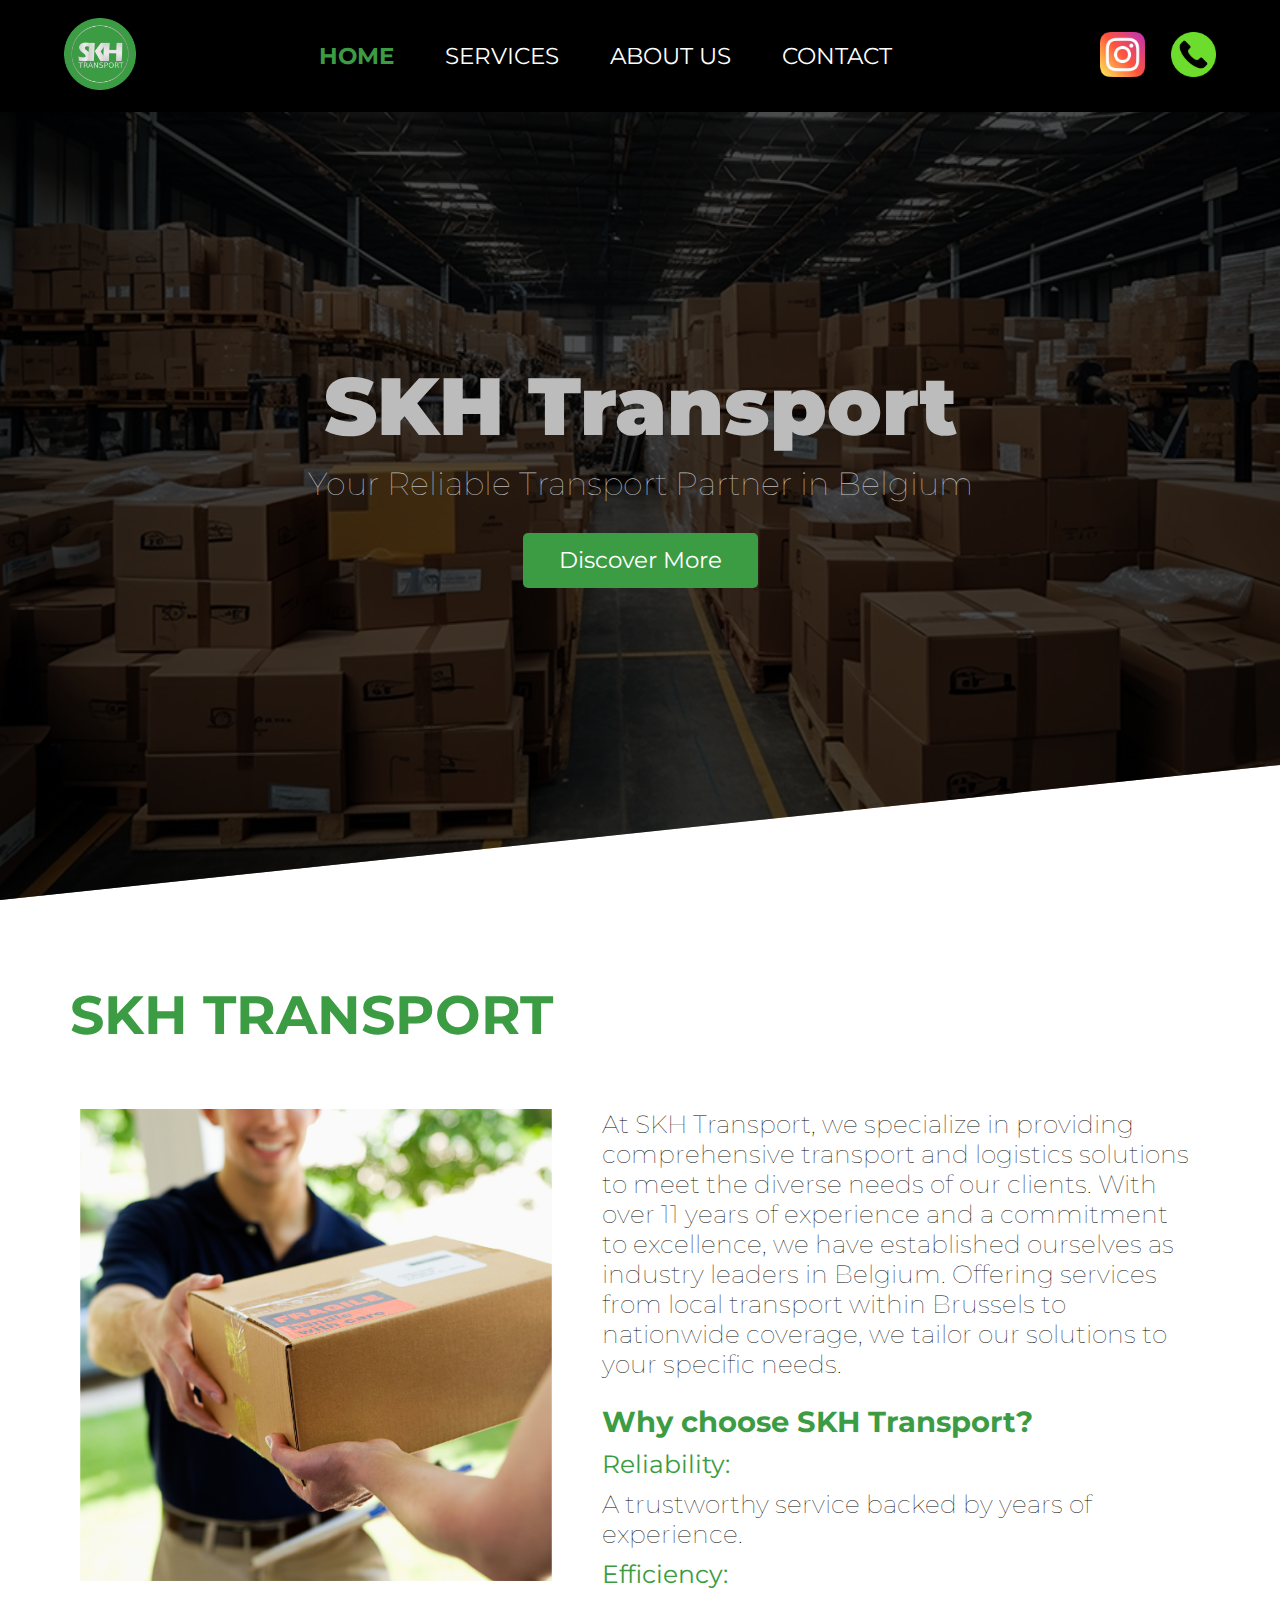
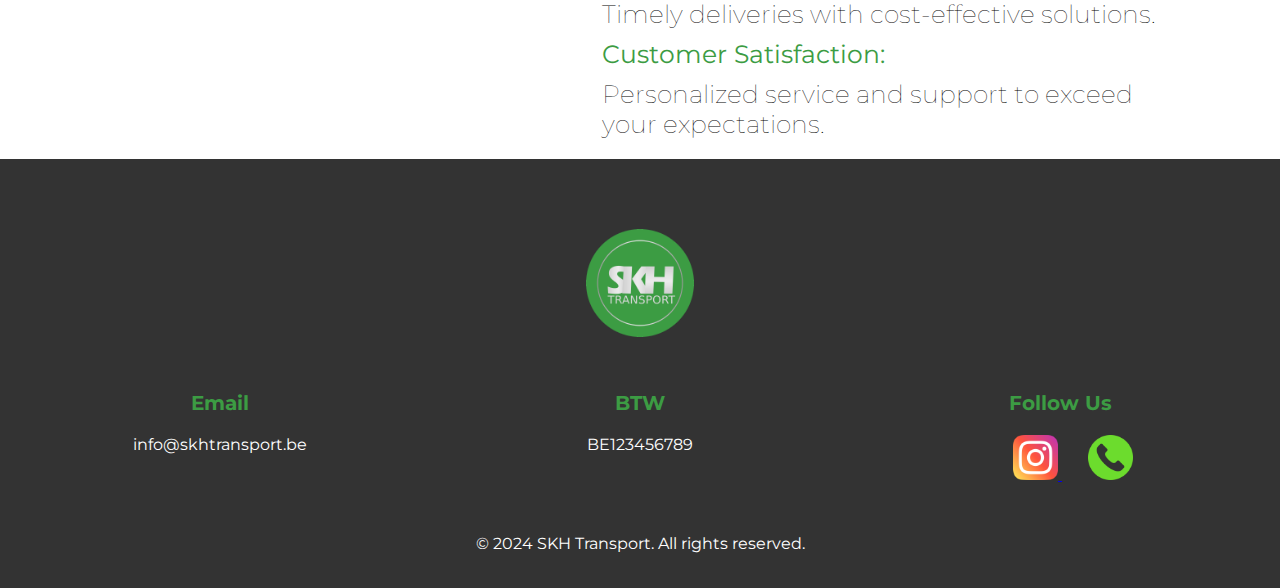
==== index.html @ b48423b9 "desktop version finished as good" ====
<!DOCTYPE html>
<html lang="en">
<head>
    <meta charset="UTF-8">
    <meta name="viewport" content="width=device-width, initial-scale=1.0">
    <meta http-equiv="X-UA-Compatible" content="IE=edge">
    <title>Home</title>
    <link rel="stylesheet" href="style.css">
</head>
<body class="home-page">
    <!-- Header Section -->
    <header class="header">
        <div class="logo">
            <img src="images/logo.png" alt="Logo" onclick="scrollToTop()">
        </div>
        <nav class="nav">
            <ul>
                <li><a href="index.html"><strong>Home</strong></a></li>
                <li><a href="services.html">Services</a></li>
                <li><a href="about.html">About Us</a></li>
                <li><a href="contact.html">Contact</a></li>
            </ul>
        </nav>
        <div class="header-icons">
            <a href="https://www.instagram.com/skh.transport/" target="_blank">
                <img src="images/instagram (1).png" alt="Instagram" class="icon">
            </a>
            <a href="tel:+32490190126">
                <img src="images/phone-call.png" alt="Call us" class="icon">
            </a>
        </div>
    </header>

    <!-- Main Content Section -->
    <main class="main-content">
        <h1 class="title-bold">SKH Transport</h1>
        <h2 class="title-thin">Your Reliable Transport Partner in Belgium</h2>
        <a href="services.html" class="cta-button">Discover More</a>
    </main>

    <!-- Title with underline -->
    <h1 class="title-underlined">SKH TRANSPORT</h1>

    <!-- New Content Section -->
    <div class="info-section">
        <img src="images/skh-delivery.png" alt="SKH Delivery" class="info-image">
        <div class="info-text">
            <p>At SKH Transport, we specialize in providing comprehensive transport and logistics solutions to meet the diverse needs of our clients. With over 11 years of experience and a commitment to excellence, we have established ourselves as industry leaders in Belgium. Offering services from local transport within Brussels to nationwide coverage, we tailor our solutions to your specific needs.</p>
            <h3>Why choose SKH Transport?</h3>
            <strong>Reliability:</strong> A trustworthy service backed by years of experience.
            <strong>Efficiency:</strong> Timely deliveries with cost-effective solutions.
            <strong>Customer Satisfaction:</strong> Personalized service and support to exceed your expectations.
        </div>
    </div>

    <!-- Footer Section -->
    <footer class="footer">
        <div class="footer-logo">
            <img src="images/logo.png" alt="Logo" onclick="scrollToTop()">
        </div>
        <div class="footer-grid">
            <div class="footer-email">
                <h4>Email</h4>
                <p>info@skhtransport.be</p>
            </div>
            <div class="footer-btw">
                <h4>BTW</h4>
                <p>BE123456789</p>
            </div>
            <div class="footer-follow">
                <h4>Follow Us</h4>
                <div class="footer-icons">
                    <a href="https://www.instagram.com/skh.transport/" target="_blank">
                        <img src="images/instagram (1).png" alt="Instagram" class="icon">
                    </a>
                    <a href="tel:+32490190126">
                        <img src="images/phone-call.png" alt="Call us" class="icon">
                    </a>
                </div>
            </div>
        </div>
        <div class="copyright">
            <p>&copy; 2024 SKH Transport. All rights reserved.</p>
        </div>
    </footer>

    <!-- Include your JavaScript file -->
    <script src="script.js"></script>
    <script>
        function scrollToTop() {
            window.scrollTo({
                top: 0,
                behavior: 'smooth'
            });
        }
    </script>
</body>
</html>
---- style.css ----
/* Import Montserrat font */
@import url('https://fonts.googleapis.com/css2?family=Montserrat:ital,wght@0,100..900;1,100..900&display=swap');

/* General styles */
body, html {
    margin: 0;
    padding: 0;
    box-sizing: border-box;
    font-family: 'Montserrat', sans-serif;
    height: 100vh;
}

/* Background Image only for home page */
.home-page::before {
    content: '';
    position: absolute;
    top: 0;
    left: 0;
    width: 100%;
    height: 100%;
    background-image: url('images/bakcground-image.jpg'); 
    background-size: cover;
    background-position: center;
    background-attachment: fixed;
    z-index: -2;
    clip-path: polygon(0 0, 100% 0, 100% 85%, 0 100%);
}

.home-page::after {
    content: '';
    position: absolute;
    top: 0;
    left: 0;
    width: 100%;
    height: 100%;
    background: rgba(0, 0, 0, 0.7);
    z-index: -1;
    clip-path: polygon(0 0, 100% 0, 100% 85%, 0 100%);
}

/* Header styles */
.header {
    display: flex;
    justify-content: space-between;
    align-items: center;
    padding: 2vh 5vw;
    background: rgb(0, 0, 0);
    position: relative;
    z-index: 1;
}

.logo img {
    height: 8vh;
}

.nav ul {
    list-style-type: none;
    margin: 0;
    padding: 0;
    display: flex;
    justify-content: center;
}

.nav ul li {
    margin: 0 2vw;
}

.nav ul li a {
    text-decoration: none;
    color: #fff;
    font-size: 2.5vh;
    text-transform: uppercase;
}

.nav ul li a strong {
    color: #3C9C43;
}

.header-icons {
    display: flex;
    align-items: center;
}

.icon {
    height: 5vh;
    margin-left: 2vw;
    cursor: pointer;
}

/* Main Content styles */
.main-content {
    display: flex;
    flex-direction: column;
    justify-content: center;
    align-items: center;
    height: 80vh;
    color: #BCBCBC;
    position: relative;
    z-index: 1;
    text-align: center;
}

.title-bold {
    font-size: 9vh;
    font-weight: 900;
    margin: 0;
}

.title-thin {
    font-size: 3.5vh;
    font-weight: 100;
    margin: 10px 0;
}

.title-underlined {
    font-size: 6vh;
    color: #3C9C43;
    text-align: left;
    margin-top: 150px;
    margin-left: 50px;
    padding-left: 20px;
}

.title-services, .title-about {
    font-size: 6vh;
    color: #3C9C43;
    text-align: left;
    padding-left: 20px;
}

/* Info Section */
.info-section {
    display: flex;
    align-items: stretch;
    margin: 20px 50px;
}

.info-image {
    width: 40%;
    height: 100%;
    margin-left: 30px;
    margin-right: 50px;
    margin-top: 25px;
}

.info-text {
    width: 50%;
    display: flex;
    font-size: 25px;
    font-weight: lighter;
    flex-direction: column;
    justify-content: center;
}

.info-text h3 {
    color: #3C9C43;
    margin-bottom: 0%;
    margin-top: 0%;
}

.info-text strong {
    color: #3C9C43;
    margin-bottom: 10px;
    margin-top: 10px;
    font-weight: normal;
}

/* Footer styles */
.footer {
    background-color: #333;
    padding: 20px;
    padding-bottom: 30px;
    text-align: center;
    color: #fff;
}

.footer-logo img {
    height: 12vh;
    margin-bottom: 50px;
    margin-top: 50px;
}

.footer-grid {
    display: grid;
    grid-template-columns: repeat(3, 1fr);
    gap: 20px;
    margin-bottom: 50px;
}

.footer h4 {
    margin: 0;
    margin-bottom: 20px;
    color: #3C9C43;
    font-size: 20px;
}

.footer p {
    margin: 5px 0;
}

/* CTA Button */
.cta-button {
    padding: 1.5vh 4vh;
    font-size: 2.5vh;
    background-color: #3C9C43;
    color: white;
    text-decoration: none;
    border-radius: 5px;
    margin-top: 20px;
    transition: background-color 0.3s ease;
}

.cta-button:hover {
    background-color: #326b35;
    cursor: pointer;
}

/* Services Section */
.services-container {
    padding: 50px 20px;
    text-align: center;
}

.services-grid {
    display: grid;
    grid-template-columns: repeat(4, 1fr);
    gap: 20px;
    margin-top: 30px;
    margin-left: 50px;
    margin-right: 50px;
}

.service-card {
    background-color: #fff;
    border: 1px solid #ddd;
    border-radius: 10px;
    box-shadow: 0 4px 10px rgba(0, 0, 0, 0.1);
    overflow: hidden;
    transition: transform 0.3s;
}

.service-card:hover {
    transform: translateY(-5px);
}

.service-image {
    width: 100%;
    height: auto;
}

.service-card h2 {
    color: #3C9C43;
    margin: 15px 0 10px;
}

.service-card p {
    color: #555;
    line-height: 1.6;
    padding: 0 20px 20px;
}

/* Contact Page */
.contact-page {
    flex-direction: column;
    align-items: center;
}

.contact-form {
    width: 100%;
    max-width: 600px;
    background: #fff;
    padding: 20px;
    box-shadow: 0 4px 8px rgba(0,0,0,0.1);
    border-radius: 8px;
    margin-top: 50px;
    margin-left: 80px;
    margin-bottom: 50px;
}

.contact-form label {
    font-weight: bold;
    color: #333;
    display: block;
    margin-bottom: 8px;
}

.contact-form input,
.contact-form textarea {
    width: 100%;
    padding: 10px;
    margin-bottom: 16px;
    border-radius: 4px;
    border: 1px solid #ccc;
}

.contact-form button {
    width: 100%;
    padding: 12px;
    background-color: #3C9C43;
    color: white;
    border: none;
    border-radius: 4px;
    cursor: pointer;
    font-size: 16px;
}

.contact-form button:hover {
    background-color: #326b35;
}

.contact-page-container {
    display: flex;
    justify-content: space-between;
    padding: 20px;
    max-width: 1200px;
    margin: auto;
}

.contact-info {
    flex: 1;
    font-size: 16px;
    margin-top: 50px;
    color: #333;
}

.form-container {
    flex: 2;
    padding: 20px;
}

/* About Us Page Styles */
.about-container {
    max-width: 100%;
    margin-left: 80px;
}

.about-content {
    display: flex;
    justify-content: space-between;
    align-items: flex-start;
    gap: 50px;
}

.about-image img {
    width: 100%;
    max-width: 600px;
    height: auto;
}

.about-text {
    width: 100%;
    font-size: 18px;
    line-height: 1.6;
    color: #333;
    margin-right: 50px;
    margin-bottom: 50px;
}

.about-text strong {
    color: #3C9C43;
}

.about-text p {
    margin-bottom: 20px;
}

/* Responsive styles */

/* Mobile and Small Screen Adjustments */
@media only screen and (max-width: 768px) {
    .nav ul {
        flex-direction: column;
    }

    .header {
        flex-direction: column;
    }

    .header-icons {
        margin-top: 2vh;
    }

    .title-bold {
        font-size: 6vh;
    }

    .title-thin {
        font-size: 3vh;
    }

    .title-underlined {
        font-size: 5vh;
    }

    .title-services {
        font-size: 5vh;
    }

    .cta-button {
        font-size: 2vh;
    }

    .info-section {
        flex-direction: column;
    }

    .info-image,
    .info-text {
        width: 100%;
    }

    .footer-grid {
        grid-template-columns: 1fr;
    }

    .contact-page-container {
        flex-direction: column;
    }

    .about-content {
        flex-direction: column;
        align-items: center;
    }

    .about-image img {
        width: 100%;
    }

    .about-text {
        width: 100%;
        text-align: justify;
    }
}

/* Tablet Adjustments (768px - 1024px) */
@media only screen and (min-width: 768px) and (max-width: 1024px) {
    .services-grid {
        grid-template-columns: repeat(2, 1fr);
    }

    .info-section {
        flex-direction: row;
        margin: 20px 20px;
    }

    .about-content {
        flex-direction: row;
        gap: 20px;
    }

    .about-text {
        font-size: 16px;
        margin-right: 20px;
    }

    .about-image img {
        max-width: 50%;
    }
}
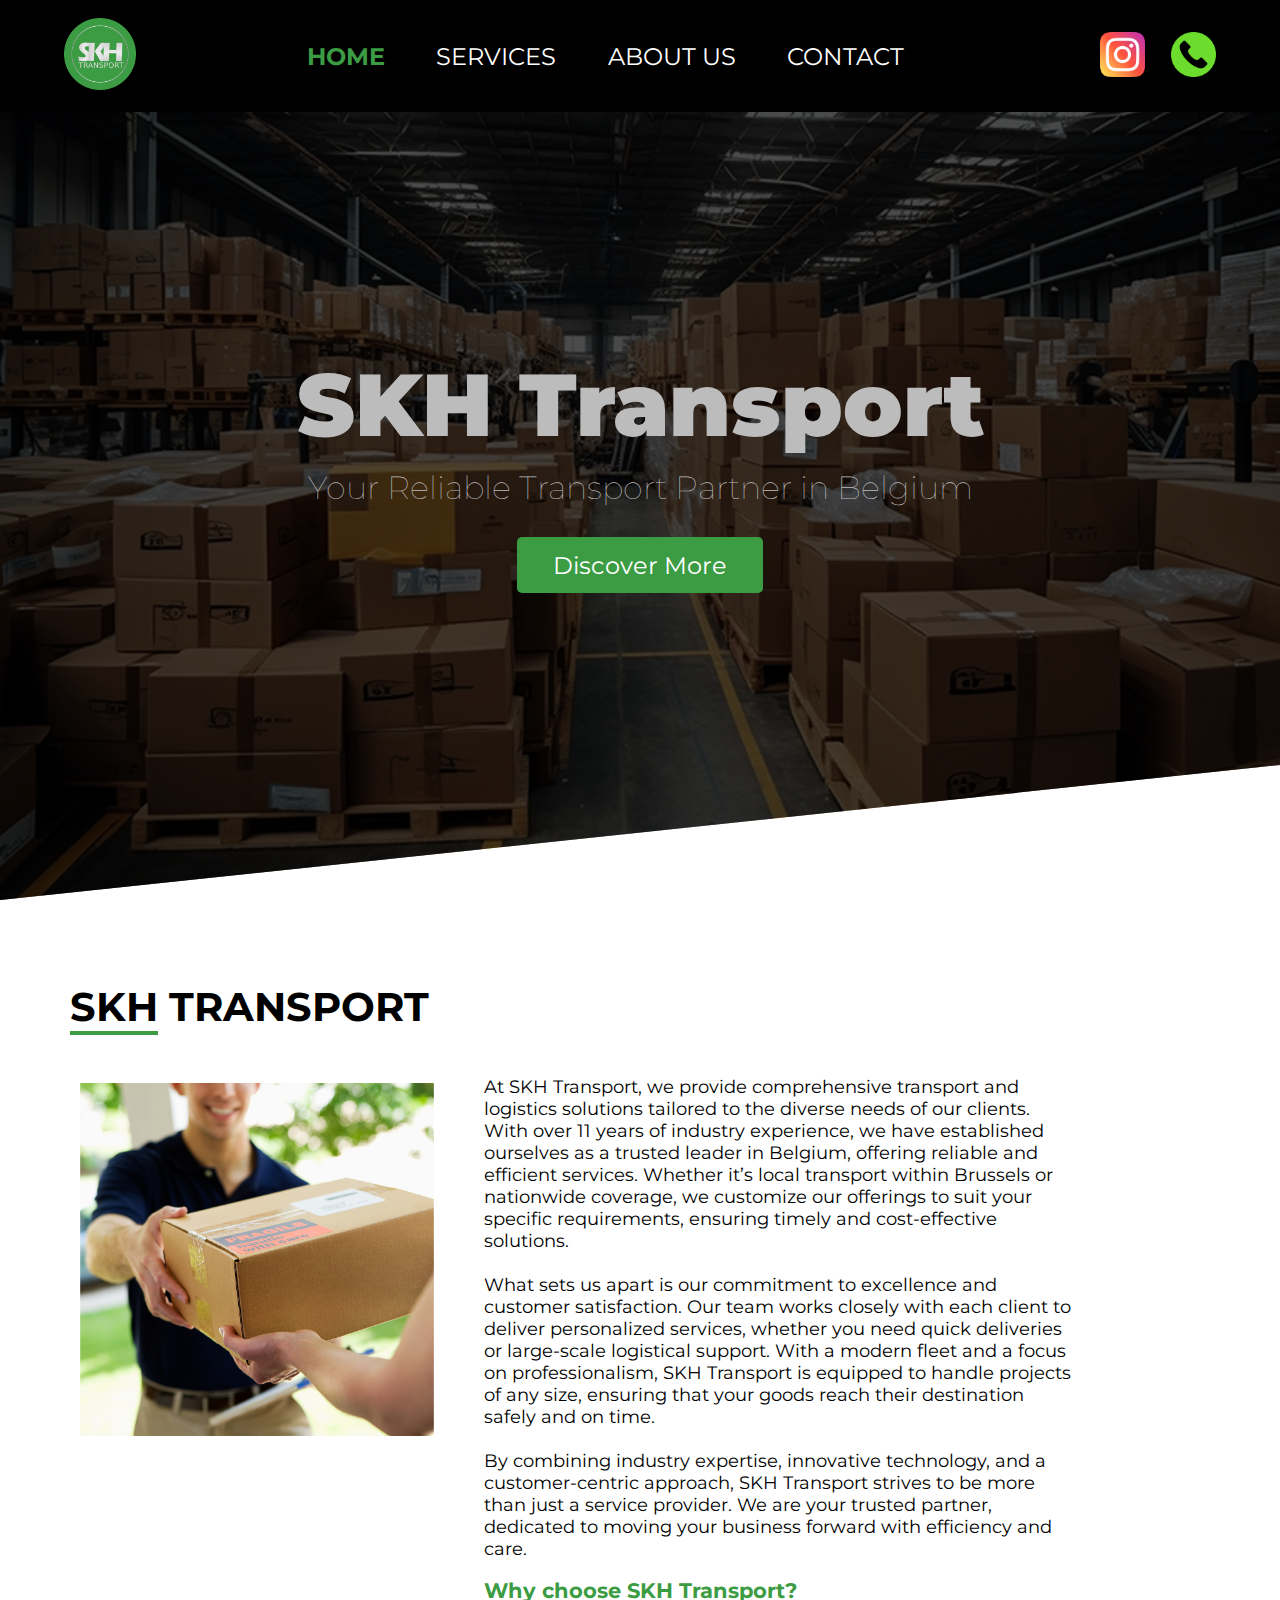
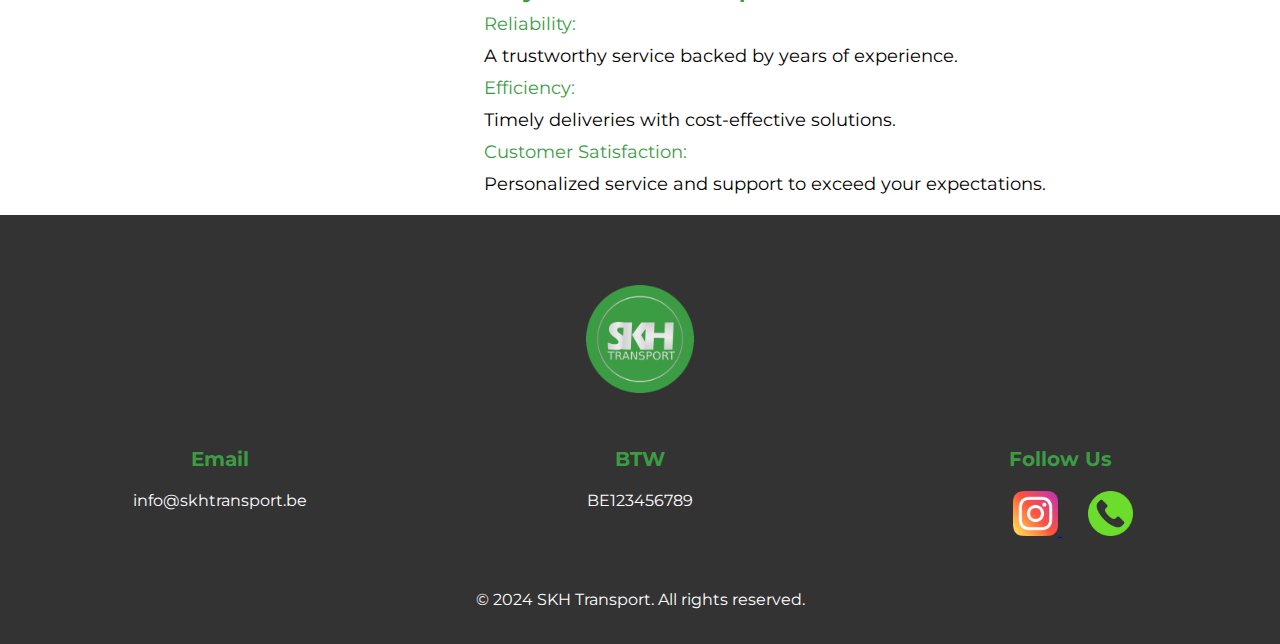
==== commit c8bbdc50: "font change (still need to do about title)" ====
--- a/index.html
+++ b/index.html
@@ -39,13 +39,15 @@
     </main>
 
     <!-- Title with underline -->
-    <h1 class="title-underlined">SKH TRANSPORT</h1>
+    <h1 class="title-underlined"><span>SKH</span> TRANSPORT</h1>
 
     <!-- New Content Section -->
     <div class="info-section">
         <img src="images/skh-delivery.png" alt="SKH Delivery" class="info-image">
         <div class="info-text">
-            <p>At SKH Transport, we specialize in providing comprehensive transport and logistics solutions to meet the diverse needs of our clients. With over 11 years of experience and a commitment to excellence, we have established ourselves as industry leaders in Belgium. Offering services from local transport within Brussels to nationwide coverage, we tailor our solutions to your specific needs.</p>
+            <p>At SKH Transport, we provide comprehensive transport and logistics solutions tailored to the diverse needs of our clients. With over 11 years of industry experience, we have established ourselves as a trusted leader in Belgium, offering reliable and efficient services. Whether it’s local transport within Brussels or nationwide coverage, we customize our offerings to suit your specific requirements, ensuring timely and cost-effective solutions.
+                <br><br>What sets us apart is our commitment to excellence and customer satisfaction. Our team works closely with each client to deliver personalized services, whether you need quick deliveries or large-scale logistical support. With a modern fleet and a focus on professionalism, SKH Transport is equipped to handle projects of any size, ensuring that your goods reach their destination safely and on time.
+                <br><br>By combining industry expertise, innovative technology, and a customer-centric approach, SKH Transport strives to be more than just a service provider. We are your trusted partner, dedicated to moving your business forward with efficiency and care.</p>
             <h3>Why choose SKH Transport?</h3>
             <strong>Reliability:</strong> A trustworthy service backed by years of experience.
             <strong>Efficiency:</strong> Timely deliveries with cost-effective solutions.
--- a/style.css
+++ b/style.css
@@ -68,7 +68,7 @@
 .nav ul li a {
     text-decoration: none;
     color: #fff;
-    font-size: 2.5vh;
+    font-size: 1.5rem; /* Updated to rem */
     text-transform: uppercase;
 }
 
@@ -101,31 +101,50 @@
 }
 
 .title-bold {
-    font-size: 9vh;
+    font-size: 5.5rem; /* Updated to rem */
     font-weight: 900;
     margin: 0;
 }
 
 .title-thin {
-    font-size: 3.5vh;
+    font-size: 2rem; /* Updated to rem */
     font-weight: 100;
     margin: 10px 0;
 }
 
 .title-underlined {
-    font-size: 6vh;
-    color: #3C9C43;
+    font-size: 2.5rem; /* Updated to rem */
+    color: #000000;
     text-align: left;
     margin-top: 150px;
     margin-left: 50px;
     padding-left: 20px;
 }
 
-.title-services, .title-about {
-    font-size: 6vh;
-    color: #3C9C43;
+.title-underlined span{
+    border-bottom: 0.3rem solid #3C9C43;
+}
+
+.title-services {
+    font-size: 2.5rem; /* Updated to rem */
+    color: #000000;
     text-align: left;
-    padding-left: 20px;
+    margin-left: 50px;
+}
+
+.title-services span{
+    border-bottom: 0.3rem solid #3C9C43;
+}
+
+.title-about{
+    font-size: 2.5rem; /* Updated to rem */
+    color: #000000;
+    text-align: left;
+    
+}
+
+.title-about span{
+    border-bottom: 0.3rem solid #3C9C43;
 }
 
 /* Info Section */
@@ -136,7 +155,7 @@
 }
 
 .info-image {
-    width: 40%;
+    width: 30%;
     height: 100%;
     margin-left: 30px;
     margin-right: 50px;
@@ -146,8 +165,8 @@
 .info-text {
     width: 50%;
     display: flex;
-    font-size: 25px;
-    font-weight: lighter;
+    font-size: 1.125rem; /* Updated to rem */
+    font-weight: normal;
     flex-direction: column;
     justify-content: center;
 }
@@ -191,7 +210,7 @@
     margin: 0;
     margin-bottom: 20px;
     color: #3C9C43;
-    font-size: 20px;
+    font-size: 1.25rem; /* Updated to rem */
 }
 
 .footer p {
@@ -201,7 +220,7 @@
 /* CTA Button */
 .cta-button {
     padding: 1.5vh 4vh;
-    font-size: 2.5vh;
+    font-size: 1.5rem; /* Updated to rem */
     background-color: #3C9C43;
     color: white;
     text-decoration: none;
@@ -217,8 +236,9 @@
 
 /* Services Section */
 .services-container {
-    padding: 50px 20px;
+    padding:  20px;
     text-align: center;
+    
 }
 
 .services-grid {
@@ -251,11 +271,13 @@
 .service-card h2 {
     color: #3C9C43;
     margin: 15px 0 10px;
+    font-size: 1.5rem; /* Updated to rem */
 }
 
 .service-card p {
     color: #555;
     line-height: 1.6;
+    font-size: 1.125rem; /* Updated to rem */
     padding: 0 20px 20px;
 }
 
@@ -301,7 +323,7 @@
     border: none;
     border-radius: 4px;
     cursor: pointer;
-    font-size: 16px;
+    font-size: 1.25rem; /* Updated to rem */
 }
 
 .contact-form button:hover {
@@ -318,7 +340,7 @@
 
 .contact-info {
     flex: 1;
-    font-size: 16px;
+    font-size: 1rem; /* Updated to rem */
     margin-top: 50px;
     color: #333;
 }
@@ -349,7 +371,7 @@
 
 .about-text {
     width: 100%;
-    font-size: 18px;
+    font-size: 1.125rem; /* Updated to rem */
     line-height: 1.6;
     color: #333;
     margin-right: 50px;
@@ -381,23 +403,23 @@
     }
 
     .title-bold {
-        font-size: 6vh;
+        font-size: 2rem; /* Updated to rem */
     }
 
     .title-thin {
-        font-size: 3vh;
+        font-size: 1.5rem; /* Updated to rem */
     }
 
     .title-underlined {
-        font-size: 5vh;
+        font-size: 2rem; /* Updated to rem */
     }
 
     .title-services {
-        font-size: 5vh;
+        font-size: 2rem; /* Updated to rem */
     }
 
     .cta-button {
-        font-size: 2vh;
+        font-size: 1.25rem; /* Updated to rem */
     }
 
     .info-section {
@@ -449,7 +471,7 @@
     }
 
     .about-text {
-        font-size: 16px;
+        font-size: 1rem; /* Updated to rem */
         margin-right: 20px;
     }
 
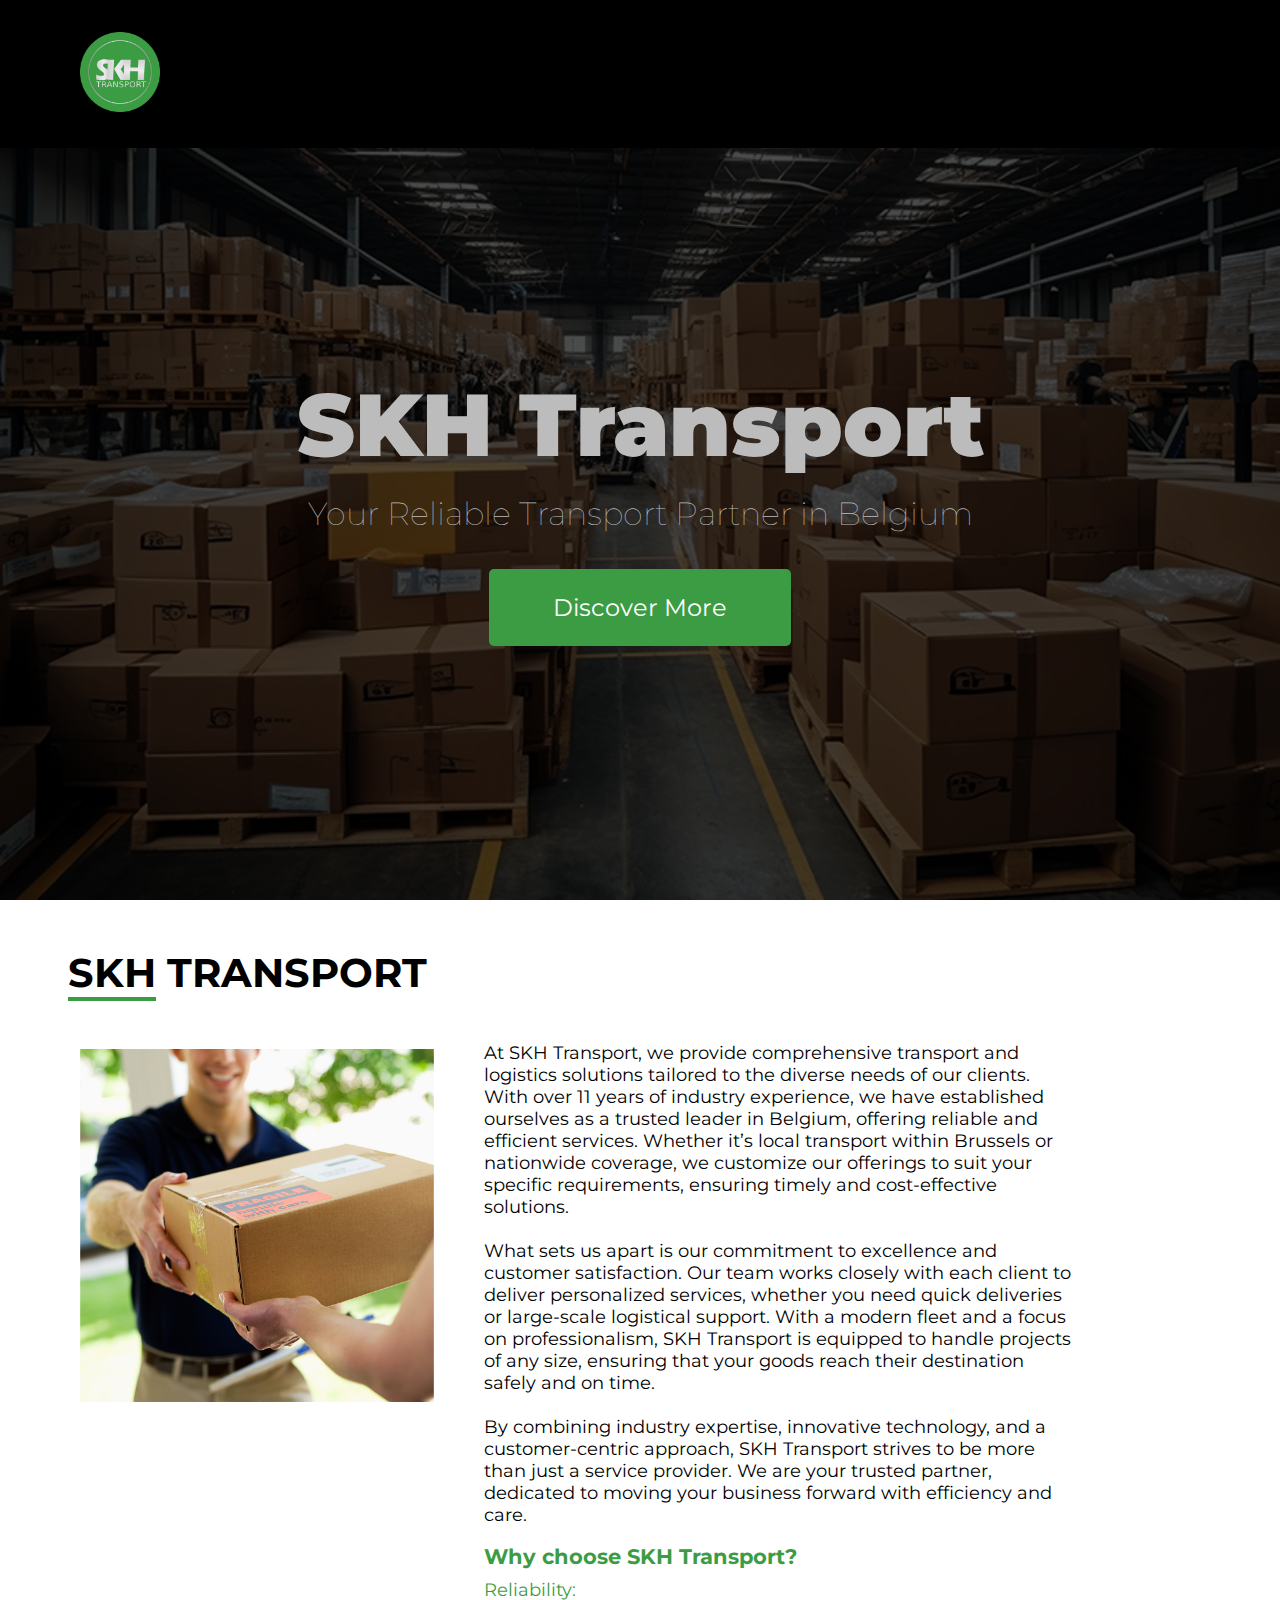
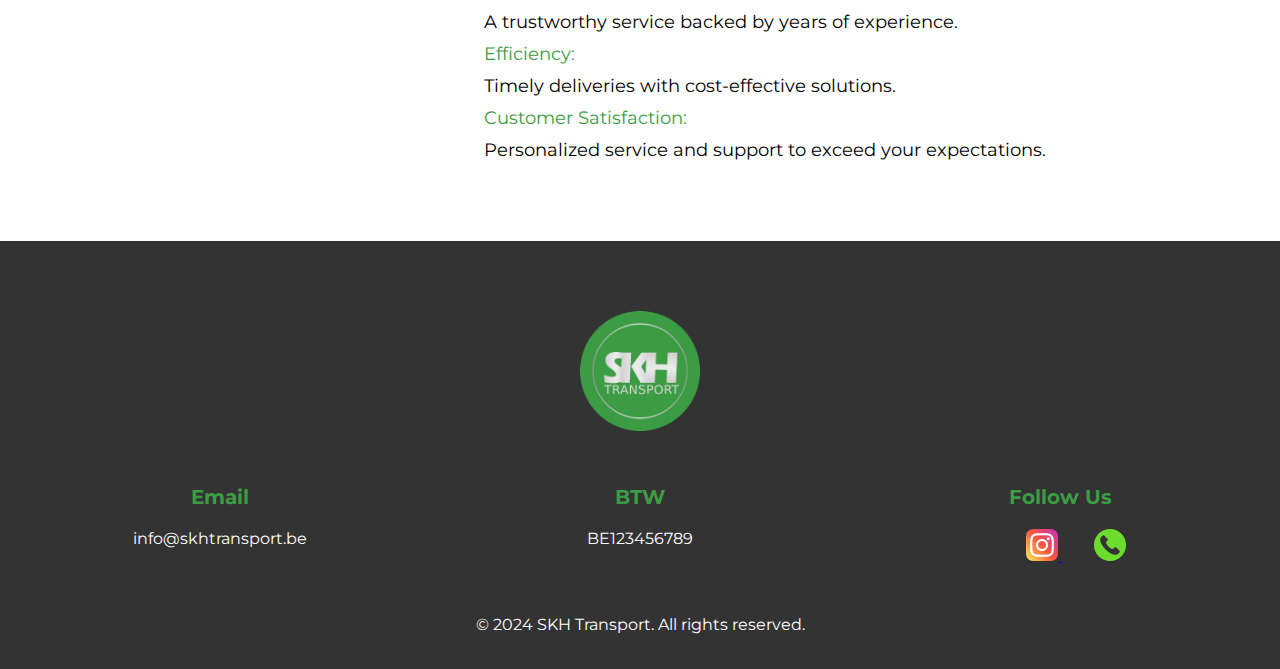
==== commit 31c55eb4: "Hamburger menu fixed" ====
--- a/index.html
+++ b/index.html
@@ -1,5 +1,6 @@
 <!DOCTYPE html>
 <html lang="en">
+
 <head>
     <meta charset="UTF-8">
     <meta name="viewport" content="width=device-width, initial-scale=1.0">
@@ -7,13 +8,14 @@
     <title>Home</title>
     <link rel="stylesheet" href="style.css">
 </head>
+
 <body class="home-page">
     <!-- Header Section -->
     <header class="header">
         <div class="logo">
-            <img src="images/logo.png" alt="Logo" onclick="scrollToTop()">
+            <img src="images/logo.png" alt="Logo">
         </div>
-        <nav class="nav">
+        <nav class="nav" id="mobile-menu">
             <ul>
                 <li><a href="index.html"><strong>Home</strong></a></li>
                 <li><a href="services.html">Services</a></li>
@@ -21,13 +23,11 @@
                 <li><a href="contact.html">Contact</a></li>
             </ul>
         </nav>
-        <div class="header-icons">
-            <a href="https://www.instagram.com/skh.transport/" target="_blank">
-                <img src="images/instagram (1).png" alt="Instagram" class="icon">
-            </a>
-            <a href="tel:+32490190126">
-                <img src="images/phone-call.png" alt="Call us" class="icon">
-            </a>
+        <!-- Hamburger Icon -->
+        <div class="hamburger" id="hamburger-icon">
+            <span></span>
+            <span></span>
+            <span></span>
         </div>
     </header>
 
@@ -45,9 +45,20 @@
     <div class="info-section">
         <img src="images/skh-delivery.png" alt="SKH Delivery" class="info-image">
         <div class="info-text">
-            <p>At SKH Transport, we provide comprehensive transport and logistics solutions tailored to the diverse needs of our clients. With over 11 years of industry experience, we have established ourselves as a trusted leader in Belgium, offering reliable and efficient services. Whether it’s local transport within Brussels or nationwide coverage, we customize our offerings to suit your specific requirements, ensuring timely and cost-effective solutions.
-                <br><br>What sets us apart is our commitment to excellence and customer satisfaction. Our team works closely with each client to deliver personalized services, whether you need quick deliveries or large-scale logistical support. With a modern fleet and a focus on professionalism, SKH Transport is equipped to handle projects of any size, ensuring that your goods reach their destination safely and on time.
-                <br><br>By combining industry expertise, innovative technology, and a customer-centric approach, SKH Transport strives to be more than just a service provider. We are your trusted partner, dedicated to moving your business forward with efficiency and care.</p>
+            <p>At SKH Transport, we provide comprehensive transport and logistics solutions tailored to the diverse
+                needs of our clients. With over 11 years of industry experience, we have established ourselves as a
+                trusted leader in Belgium, offering reliable and efficient services. Whether it’s local transport within
+                Brussels or nationwide coverage, we customize our offerings to suit your specific requirements, ensuring
+                timely and cost-effective solutions.
+                <br><br>What sets us apart is our commitment to excellence and customer satisfaction. Our team works
+                closely with each client to deliver personalized services, whether you need quick deliveries or
+                large-scale logistical support. With a modern fleet and a focus on professionalism, SKH Transport is
+                equipped to handle projects of any size, ensuring that your goods reach their destination safely and on
+                time.
+                <br><br>By combining industry expertise, innovative technology, and a customer-centric approach, SKH
+                Transport strives to be more than just a service provider. We are your trusted partner, dedicated to
+                moving your business forward with efficiency and care.
+            </p>
             <h3>Why choose SKH Transport?</h3>
             <strong>Reliability:</strong> A trustworthy service backed by years of experience.
             <strong>Efficiency:</strong> Timely deliveries with cost-effective solutions.
@@ -89,6 +100,19 @@
     <!-- Include your JavaScript file -->
     <script src="script.js"></script>
     <script>
+        window.onload = function() {
+            // Select elements
+            const hamburger = document.getElementById('hamburger-icon');
+            const mobileMenu = document.getElementById('mobile-menu');
+
+            // Toggle navigation menu
+            if (hamburger && mobileMenu) {
+                hamburger.addEventListener('click', function() {
+                    mobileMenu.classList.toggle('active');
+                });
+            }
+        };
+
         function scrollToTop() {
             window.scrollTo({
                 top: 0,
@@ -96,5 +120,7 @@
             });
         }
     </script>
+
 </body>
-</html>
+
+</html>--- a/style.css
+++ b/style.css
@@ -2,7 +2,8 @@
 @import url('https://fonts.googleapis.com/css2?family=Montserrat:ital,wght@0,100..900;1,100..900&display=swap');
 
 /* General styles */
-body, html {
+body,
+html {
     margin: 0;
     padding: 0;
     box-sizing: border-box;
@@ -18,12 +19,11 @@
     left: 0;
     width: 100%;
     height: 100%;
-    background-image: url('images/bakcground-image.jpg'); 
+    background-image: url('images/bakcground-image.jpg');
     background-size: cover;
     background-position: center;
     background-attachment: fixed;
-    z-index: -2;
-    clip-path: polygon(0 0, 100% 0, 100% 85%, 0 100%);
+    z-index: -3; /* Lower this z-index to avoid conflicts */
 }
 
 .home-page::after {
@@ -34,8 +34,7 @@
     width: 100%;
     height: 100%;
     background: rgba(0, 0, 0, 0.7);
-    z-index: -1;
-    clip-path: polygon(0 0, 100% 0, 100% 85%, 0 100%);
+    z-index: -2; /* Also lower this z-index */
 }
 
 /* Header styles */
@@ -43,14 +42,14 @@
     display: flex;
     justify-content: space-between;
     align-items: center;
-    padding: 2vh 5vw;
+    padding: 2rem 5rem;
     background: rgb(0, 0, 0);
     position: relative;
-    z-index: 1;
+    z-index: 5; /* Set header higher */
 }
 
 .logo img {
-    height: 8vh;
+    height: 5rem;
 }
 
 .nav ul {
@@ -62,13 +61,14 @@
 }
 
 .nav ul li {
-    margin: 0 2vw;
+    margin: 0 2rem;
 }
 
 .nav ul li a {
     text-decoration: none;
     color: #fff;
-    font-size: 1.5rem; /* Updated to rem */
+    font-size: 1.5rem;
+    /* Updated to rem */
     text-transform: uppercase;
 }
 
@@ -82,9 +82,57 @@
 }
 
 .icon {
-    height: 5vh;
-    margin-left: 2vw;
+    height: 2rem;
+    margin-left: 2rem;
     cursor: pointer;
+}
+
+/* Hamburger Menu Styles */
+.hamburger {
+    display: none;
+    flex-direction: column;
+    justify-content: space-around;
+    width: 2rem;
+    height: 2rem;
+    cursor: pointer;
+    z-index: 101; /* Ensure hamburger is above all other elements */
+    position: relative; /* Position relative to the document */
+}
+
+.hamburger span {
+    width: 100%;
+    height: 0.25rem;
+    background-color: white;
+    border-radius: 10px;
+}
+
+/* Mobile Menu Styles */
+.nav {
+    display: none;
+    position: fixed; /* Ensure the nav menu stays at the top */
+    top: 0;
+    left: 0;
+    width: 100%;
+    height: 100vh; /* Full-screen menu */
+    background-color: rgba(0, 0, 0, 0.95); /* Black background for the menu */
+    text-align: center;
+    padding: 4rem 0;
+    z-index: 100; /* Set a high z-index to ensure the menu appears above other elements */
+}
+
+/* Ensure content is behind the overlay and navigation */
+.home-page::after {
+    z-index: -1;
+}
+
+.main-content {
+    z-index: 1;
+}
+
+/* Show the mobile menu when active */
+.nav.active {
+    display: flex;
+    flex-direction: column;
 }
 
 /* Main Content styles */
@@ -101,49 +149,53 @@
 }
 
 .title-bold {
-    font-size: 5.5rem; /* Updated to rem */
+    font-size: 5.5rem;
+    /* Updated to rem */
     font-weight: 900;
     margin: 0;
 }
 
 .title-thin {
-    font-size: 2rem; /* Updated to rem */
+    font-size: 2rem;
+    /* Updated to rem */
     font-weight: 100;
-    margin: 10px 0;
+    margin: 1rem 0;
 }
 
 .title-underlined {
-    font-size: 2.5rem; /* Updated to rem */
+    font-size: 2.5rem;
+    /* Updated to rem */
     color: #000000;
     text-align: left;
-    margin-top: 150px;
-    margin-left: 50px;
-    padding-left: 20px;
-}
-
-.title-underlined span{
+    margin-top: 5rem;
+    margin-left: 3rem;
+    padding-left: 1.25rem;
+}
+
+.title-underlined span {
     border-bottom: 0.3rem solid #3C9C43;
 }
 
 .title-services {
-    font-size: 2.5rem; /* Updated to rem */
+    font-size: 2.5rem;
+    /* Updated to rem */
     color: #000000;
     text-align: left;
-    margin-left: 50px;
-}
-
-.title-services span{
+    margin-left: 3rem;
+}
+
+.title-services span {
     border-bottom: 0.3rem solid #3C9C43;
 }
 
-.title-about{
-    font-size: 2.5rem; /* Updated to rem */
+.title-about {
+    font-size: 2.5rem;
+    /* Updated to rem */
     color: #000000;
     text-align: left;
-    
-}
-
-.title-about span{
+}
+
+.title-about span {
     border-bottom: 0.3rem solid #3C9C43;
 }
 
@@ -151,21 +203,22 @@
 .info-section {
     display: flex;
     align-items: stretch;
-    margin: 20px 50px;
+    margin: 1.25rem 3.125rem;
 }
 
 .info-image {
     width: 30%;
     height: 100%;
-    margin-left: 30px;
-    margin-right: 50px;
-    margin-top: 25px;
+    margin-left: 1.875rem;
+    margin-right: 3.125rem;
+    margin-top: 1.5625rem;
 }
 
 .info-text {
     width: 50%;
     display: flex;
-    font-size: 1.125rem; /* Updated to rem */
+    font-size: 1.125rem;
+    /* Updated to rem */
     font-weight: normal;
     flex-direction: column;
     justify-content: center;
@@ -173,59 +226,62 @@
 
 .info-text h3 {
     color: #3C9C43;
-    margin-bottom: 0%;
-    margin-top: 0%;
+    margin-bottom: 0;
+    margin-top: 0;
 }
 
 .info-text strong {
     color: #3C9C43;
-    margin-bottom: 10px;
-    margin-top: 10px;
+    margin-bottom: 0.625rem;
+    margin-top: 0.625rem;
     font-weight: normal;
 }
 
 /* Footer styles */
 .footer {
     background-color: #333;
-    padding: 20px;
-    padding-bottom: 30px;
+    padding: 1.25rem;
+    padding-bottom: 1.875rem;
     text-align: center;
     color: #fff;
+    margin-top: 5rem;
 }
 
 .footer-logo img {
-    height: 12vh;
-    margin-bottom: 50px;
-    margin-top: 50px;
+    height: 7.5rem;
+    margin-bottom: 3.125rem;
+    margin-top: 3.125rem;
 }
 
 .footer-grid {
     display: grid;
     grid-template-columns: repeat(3, 1fr);
-    gap: 20px;
-    margin-bottom: 50px;
+    gap: 1.25rem;
+    margin-bottom: 3.125rem;
 }
 
 .footer h4 {
     margin: 0;
-    margin-bottom: 20px;
+    margin-bottom: 1.25rem;
     color: #3C9C43;
-    font-size: 1.25rem; /* Updated to rem */
+    font-size: 1.25rem;
+    /* Updated to rem */
 }
 
 .footer p {
-    margin: 5px 0;
+    margin: 0.3125rem 0;
 }
 
 /* CTA Button */
 .cta-button {
-    padding: 1.5vh 4vh;
-    font-size: 1.5rem; /* Updated to rem */
+    padding: 1.5rem 4rem;
+    font-size: 1.5rem;
+    /* Updated to rem */
     background-color: #3C9C43;
     color: white;
     text-decoration: none;
-    border-radius: 5px;
-    margin-top: 20px;
+    border-radius: 0.3125rem;
+    margin-top: 1.25rem;
     transition: background-color 0.3s ease;
 }
 
@@ -236,31 +292,30 @@
 
 /* Services Section */
 .services-container {
-    padding:  20px;
+    padding: 1.25rem;
     text-align: center;
-    
 }
 
 .services-grid {
     display: grid;
     grid-template-columns: repeat(4, 1fr);
-    gap: 20px;
-    margin-top: 30px;
-    margin-left: 50px;
-    margin-right: 50px;
+    gap: 1.25rem;
+    margin-top: 1.875rem;
+    margin-left: 3.125rem;
+    margin-right: 3.125rem;
 }
 
 .service-card {
     background-color: #fff;
-    border: 1px solid #ddd;
-    border-radius: 10px;
-    box-shadow: 0 4px 10px rgba(0, 0, 0, 0.1);
+    border: 0.0625rem solid #ddd;
+    border-radius: 0.625rem;
+    box-shadow: 0 0.25rem 0.625rem rgba(0, 0, 0, 0.1);
     overflow: hidden;
     transition: transform 0.3s;
 }
 
 .service-card:hover {
-    transform: translateY(-5px);
+    transform: translateY(-0.3125rem);
 }
 
 .service-image {
@@ -270,15 +325,17 @@
 
 .service-card h2 {
     color: #3C9C43;
-    margin: 15px 0 10px;
-    font-size: 1.5rem; /* Updated to rem */
+    margin: 0.9375rem 0 0.625rem;
+    font-size: 1.5rem;
+    /* Updated to rem */
 }
 
 .service-card p {
     color: #555;
     line-height: 1.6;
-    font-size: 1.125rem; /* Updated to rem */
-    padding: 0 20px 20px;
+    font-size: 1.125rem;
+    /* Updated to rem */
+    padding: 0 1.25rem 1.25rem;
 }
 
 /* Contact Page */
@@ -289,41 +346,42 @@
 
 .contact-form {
     width: 100%;
-    max-width: 600px;
+    max-width: 37.5rem;
     background: #fff;
-    padding: 20px;
-    box-shadow: 0 4px 8px rgba(0,0,0,0.1);
-    border-radius: 8px;
-    margin-top: 50px;
-    margin-left: 80px;
-    margin-bottom: 50px;
+    padding: 1.25rem;
+    box-shadow: 0 0.25rem 0.5rem rgba(0, 0, 0, 0.1);
+    border-radius: 0.5rem;
+    margin-top: 3.125rem;
+    margin-left: 5rem;
+    margin-bottom: 3.125rem;
 }
 
 .contact-form label {
     font-weight: bold;
     color: #333;
     display: block;
-    margin-bottom: 8px;
+    margin-bottom: 0.5rem;
 }
 
 .contact-form input,
 .contact-form textarea {
     width: 100%;
-    padding: 10px;
-    margin-bottom: 16px;
-    border-radius: 4px;
-    border: 1px solid #ccc;
+    padding: 0.625rem;
+    margin-bottom: 1rem;
+    border-radius: 0.25rem;
+    border: 0.0625rem solid #ccc;
 }
 
 .contact-form button {
     width: 100%;
-    padding: 12px;
+    padding: 0.75rem;
     background-color: #3C9C43;
     color: white;
     border: none;
-    border-radius: 4px;
+    border-radius: 0.25rem;
     cursor: pointer;
-    font-size: 1.25rem; /* Updated to rem */
+    font-size: 1.25rem;
+    /* Updated to rem */
 }
 
 .contact-form button:hover {
@@ -333,49 +391,51 @@
 .contact-page-container {
     display: flex;
     justify-content: space-between;
-    padding: 20px;
-    max-width: 1200px;
+    padding: 1.25rem;
+    max-width: 75rem;
     margin: auto;
 }
 
 .contact-info {
     flex: 1;
-    font-size: 1rem; /* Updated to rem */
-    margin-top: 50px;
+    font-size: 1rem;
+    /* Updated to rem */
+    margin-top: 3.125rem;
     color: #333;
 }
 
 .form-container {
     flex: 2;
-    padding: 20px;
+    padding: 1.25rem;
 }
 
 /* About Us Page Styles */
 .about-container {
     max-width: 100%;
-    margin-left: 80px;
+    margin-left: 5rem;
 }
 
 .about-content {
     display: flex;
     justify-content: space-between;
     align-items: flex-start;
-    gap: 50px;
+    gap: 3.125rem;
 }
 
 .about-image img {
     width: 100%;
-    max-width: 600px;
+    max-width: 37.5rem;
     height: auto;
 }
 
 .about-text {
     width: 100%;
-    font-size: 1.125rem; /* Updated to rem */
+    font-size: 1.125rem;
+    /* Updated to rem */
     line-height: 1.6;
     color: #333;
-    margin-right: 50px;
-    margin-bottom: 50px;
+    margin-right: 3.125rem;
+    margin-bottom: 3.125rem;
 }
 
 .about-text strong {
@@ -383,43 +443,89 @@
 }
 
 .about-text p {
-    margin-bottom: 20px;
-}
-
-/* Responsive styles */
+    margin-bottom: 1.25rem;
+}
 
 /* Mobile and Small Screen Adjustments */
 @media only screen and (max-width: 768px) {
+    .header {
+        flex-direction: row;
+        justify-content: space-between;
+        padding: 1rem;
+    }
+
+    .hamburger {
+        display: flex;
+        /* Show the hamburger icon */
+    }
+
     .nav ul {
         flex-direction: column;
-    }
-
-    .header {
+        align-items: center;
+        width: 100%;
+        padding: 0;
+        margin: 0;
+    }
+
+    .nav ul li {
+        margin: 1.5rem 0;
+    }
+
+    /* Hide the menu initially */
+    .nav {
+        display: none;
+        position: absolute;
+        top: 5rem;
+        right: 0;
+        width: 100%;
+        background-color: rgba(0, 0, 0, 0.9);
+        text-align: center;
+        padding: 1rem 0;
+    }
+
+    /* Show the menu when the active class is toggled */
+    .nav.active {
+        display: flex;
         flex-direction: column;
     }
 
+    .logo img {
+        height: 3rem;
+    }
+
+    .hamburger {
+        position: absolute;
+        top: 1.5rem;
+        right: 1.5rem;
+    }
+
     .header-icons {
-        margin-top: 2vh;
+        margin-top: 1.25rem;
     }
 
     .title-bold {
-        font-size: 2rem; /* Updated to rem */
+        font-size: 2.5rem;
+        /* Updated to rem */
     }
 
     .title-thin {
-        font-size: 1.5rem; /* Updated to rem */
+        font-size: 1rem;
+        /* Updated to rem */
     }
 
     .title-underlined {
-        font-size: 2rem; /* Updated to rem */
+        font-size: 2rem;
+        /* Updated to rem */
     }
 
     .title-services {
-        font-size: 2rem; /* Updated to rem */
+        font-size: 2rem;
+        /* Updated to rem */
     }
 
     .cta-button {
-        font-size: 1.25rem; /* Updated to rem */
+        font-size: 1.25rem;
+        /* Updated to rem */
     }
 
     .info-section {
@@ -462,17 +568,18 @@
 
     .info-section {
         flex-direction: row;
-        margin: 20px 20px;
+        margin: 1.25rem;
     }
 
     .about-content {
         flex-direction: row;
-        gap: 20px;
+        gap: 1.25rem;
     }
 
     .about-text {
-        font-size: 1rem; /* Updated to rem */
-        margin-right: 20px;
+        font-size: 1rem;
+        /* Updated to rem */
+        margin-right: 1.25rem;
     }
 
     .about-image img {
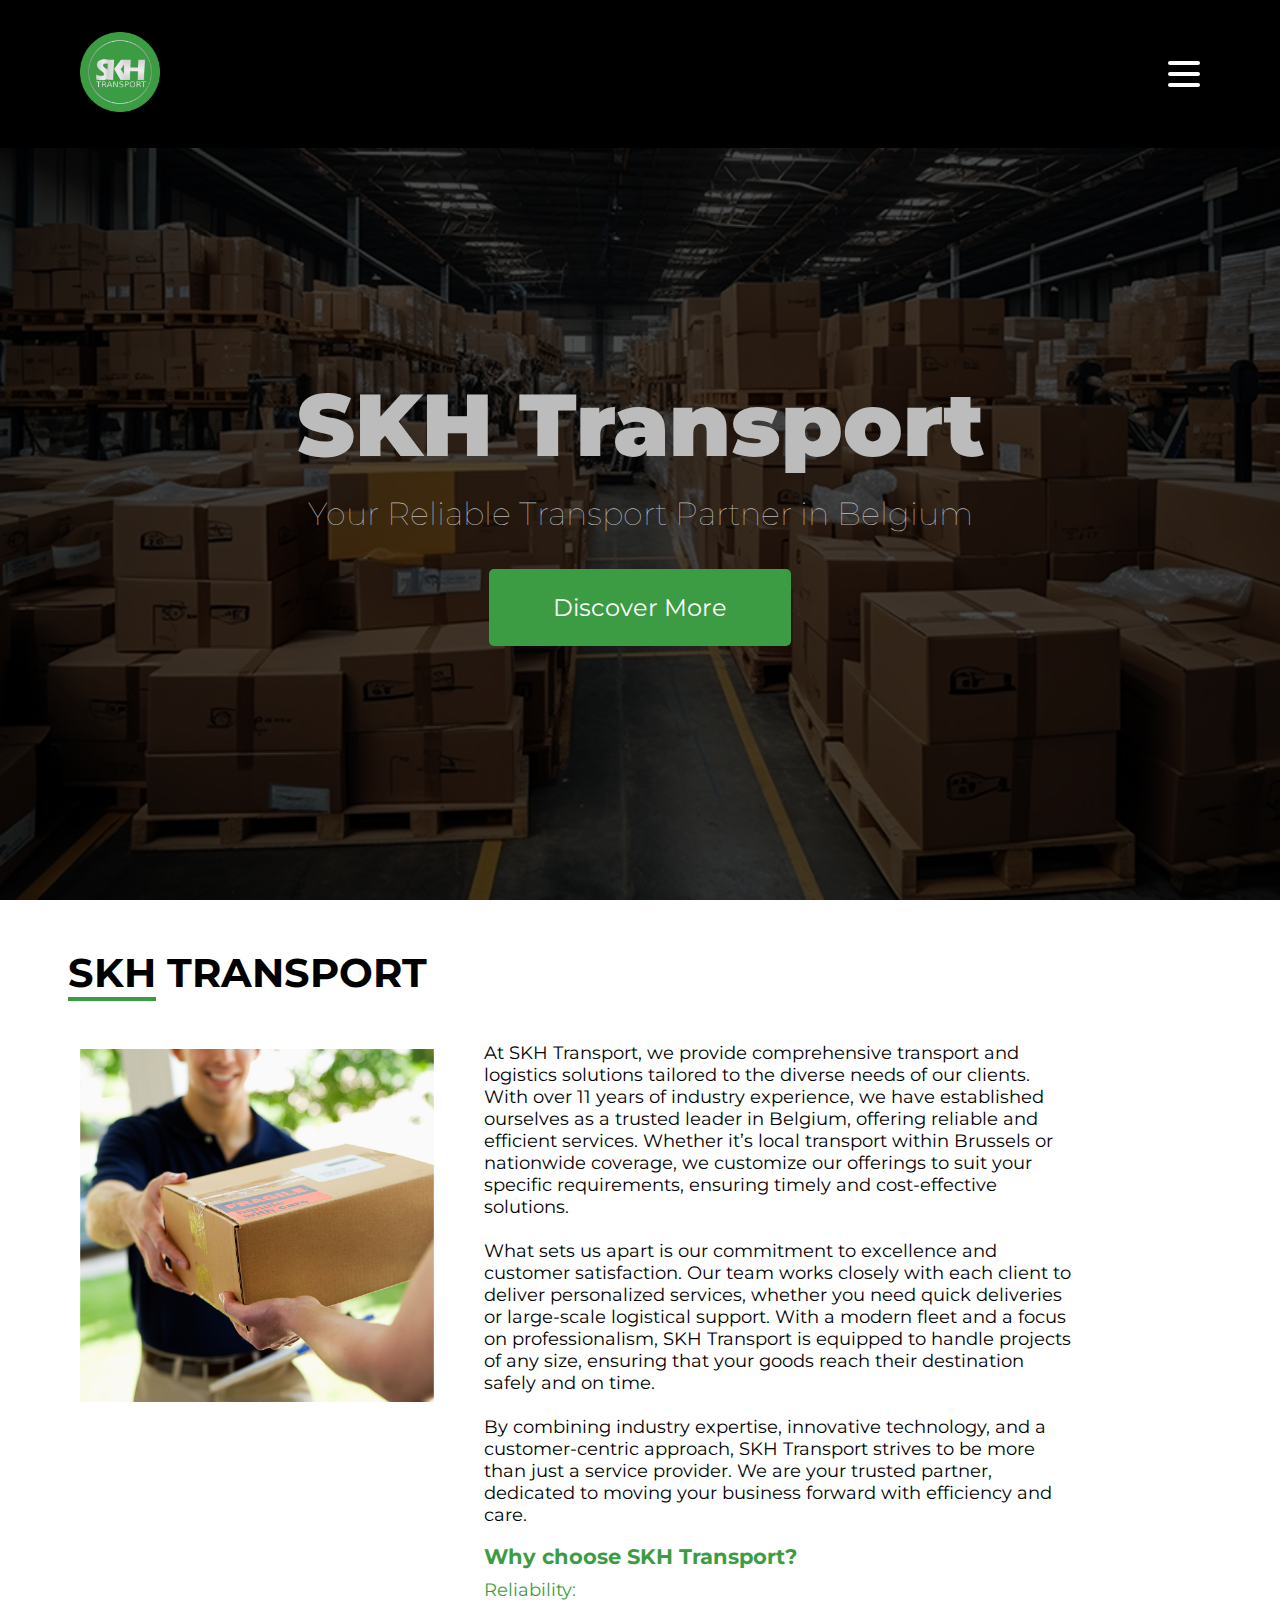
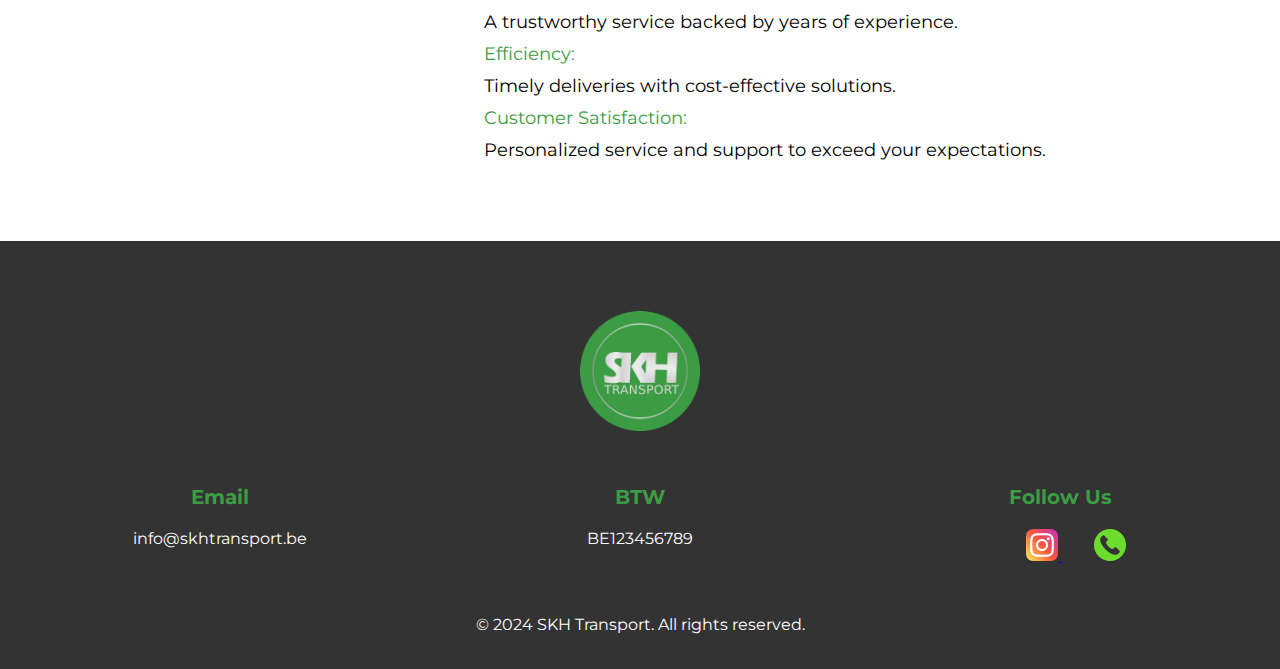
==== commit b3431e0d: "hamburger menu X animation is done" ====
--- a/index.html
+++ b/index.html
@@ -100,18 +100,21 @@
     <!-- Include your JavaScript file -->
     <script src="script.js"></script>
     <script>
+        
         window.onload = function() {
-            // Select elements
-            const hamburger = document.getElementById('hamburger-icon');
-            const mobileMenu = document.getElementById('mobile-menu');
+        // Select elements
+        const hamburger = document.getElementById('hamburger-icon');
+        const mobileMenu = document.getElementById('mobile-menu');
 
-            // Toggle navigation menu
-            if (hamburger && mobileMenu) {
-                hamburger.addEventListener('click', function() {
-                    mobileMenu.classList.toggle('active');
-                });
-            }
-        };
+        // Toggle navigation menu and change icon
+     if (hamburger && mobileMenu) {
+            hamburger.addEventListener('click', function() {
+                mobileMenu.classList.toggle('active'); // Show/Hide the menu
+                hamburger.classList.toggle('open');    // Change hamburger to X
+             });
+        }
+};
+
 
         function scrollToTop() {
             window.scrollTo({
--- a/style.css
+++ b/style.css
@@ -89,14 +89,15 @@
 
 /* Hamburger Menu Styles */
 .hamburger {
-    display: none;
+    display: flex;
     flex-direction: column;
     justify-content: space-around;
     width: 2rem;
     height: 2rem;
     cursor: pointer;
-    z-index: 101; /* Ensure hamburger is above all other elements */
-    position: relative; /* Position relative to the document */
+    z-index: 1001;
+    position: relative;
+    transition: transform 0.3s ease; /* Smooth transition */
 }
 
 .hamburger span {
@@ -104,8 +105,26 @@
     height: 0.25rem;
     background-color: white;
     border-radius: 10px;
-}
-
+    transition: all 0.3s ease; /* Smooth transition for all states */
+}
+
+/* Change to "X" when menu is open */
+.hamburger.open span:nth-child(1) {
+    transform: rotate(50deg) translate(10px, 10px); /* Rotate and move */
+}
+
+.hamburger.open span:nth-child(2) {
+    opacity: 0; /* Hide the middle line */
+}
+
+.hamburger.open span:nth-child(3) {
+    transform: rotate(-45deg) translate(5px, -5px); /* Rotate and move */
+}
+
+/* Back to original state when not open */
+.hamburger span {
+    transition: transform 0.3s ease, opacity 0.3s ease; /* Smooth transitions */
+}
 /* Mobile Menu Styles */
 .nav {
     display: none;
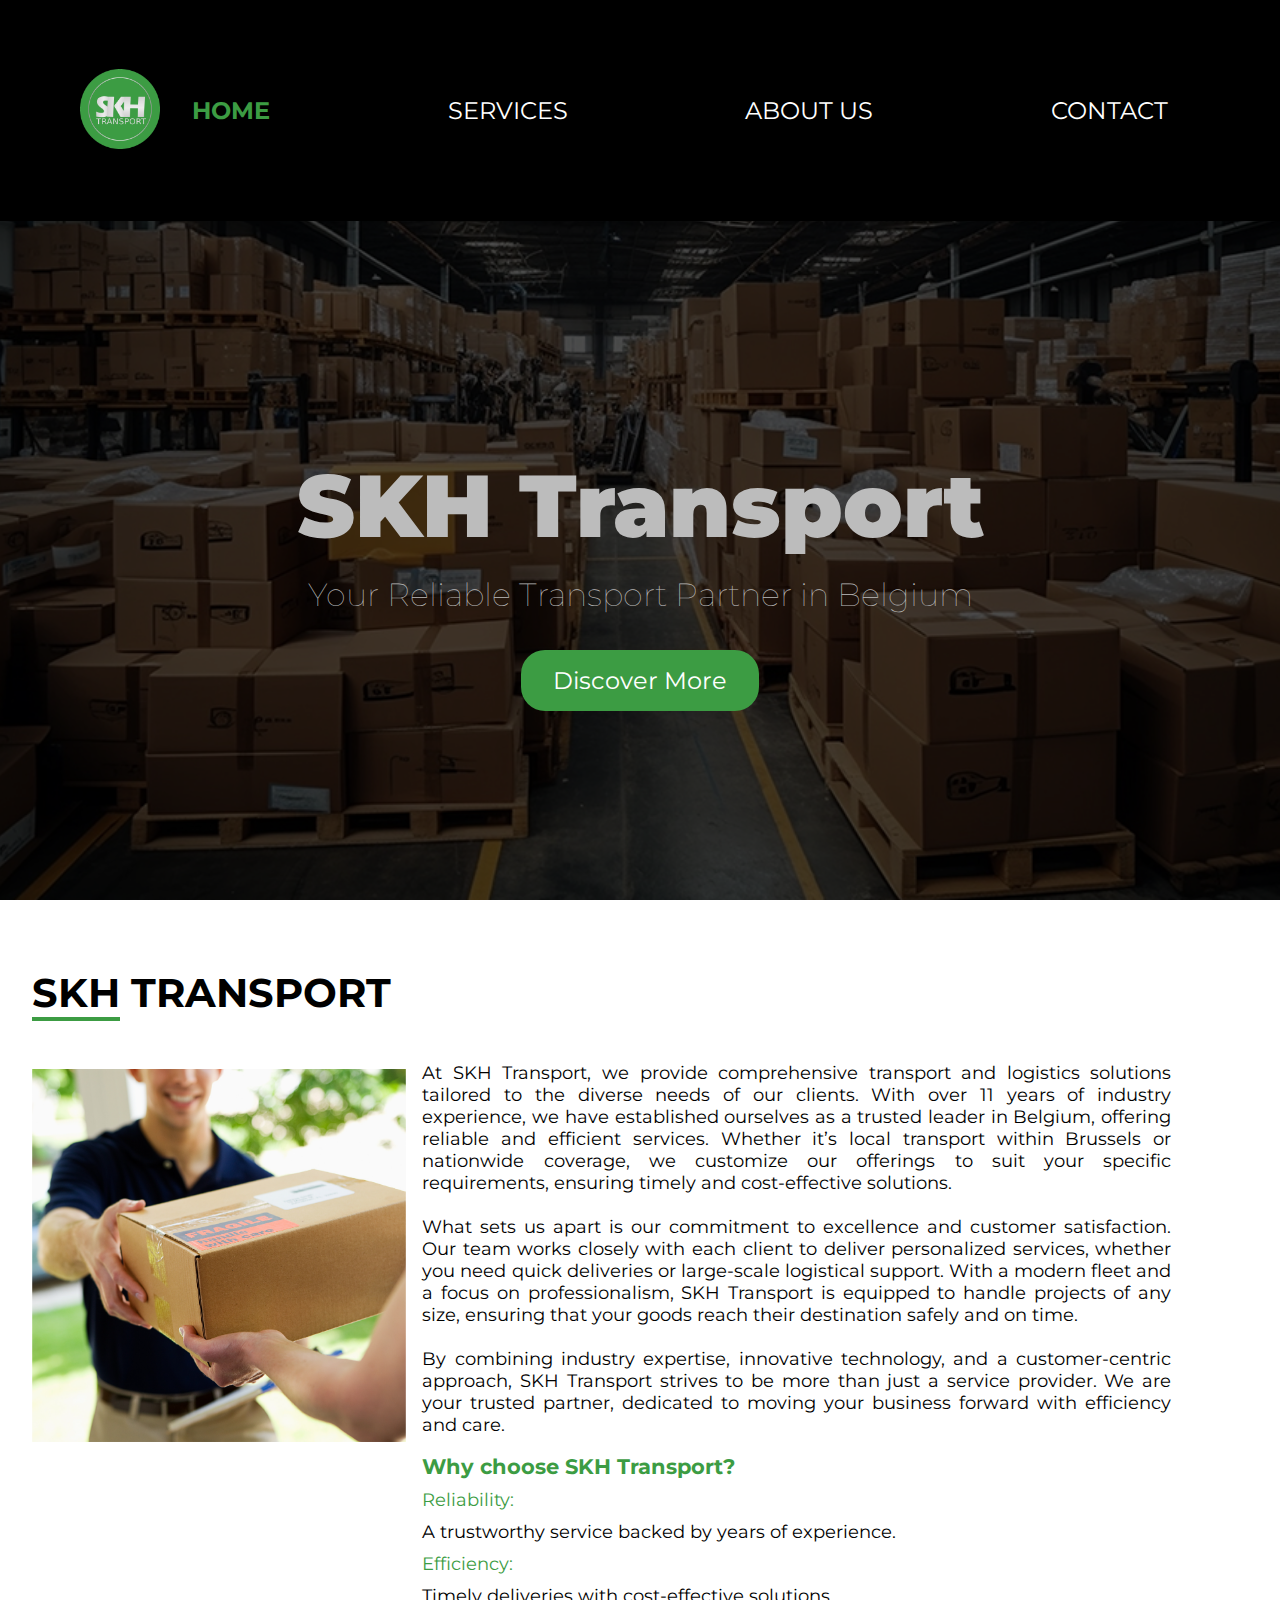
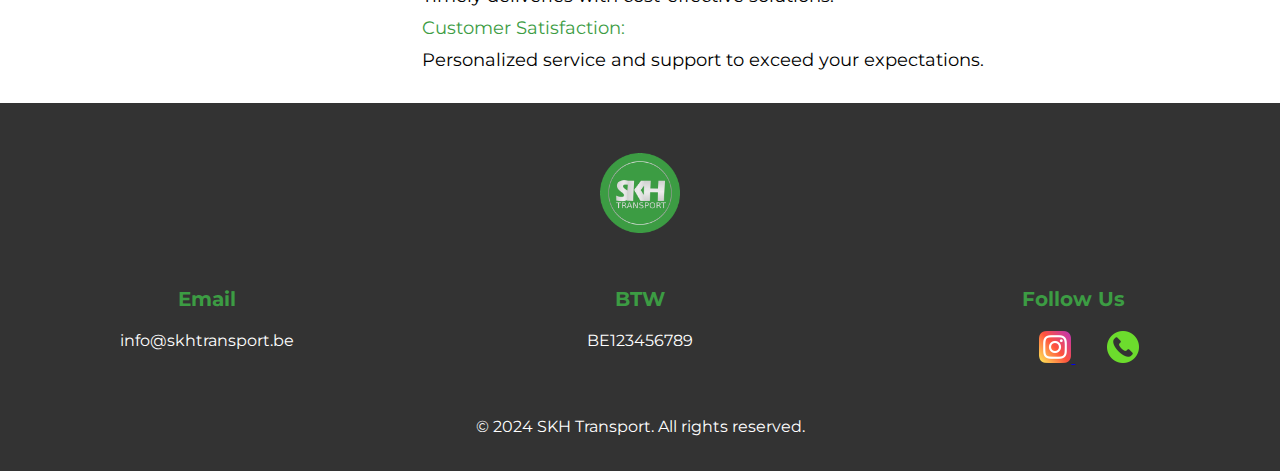
==== commit 102033dd: "Home, services page responsive done" ====
--- a/index.html
+++ b/index.html
@@ -13,7 +13,9 @@
     <!-- Header Section -->
     <header class="header">
         <div class="logo">
-            <img src="images/logo.png" alt="Logo">
+            <a href="index.html">
+                <img src="images/logo.png" alt="Logo">
+            </a>
         </div>
         <nav class="nav" id="mobile-menu">
             <ul>
@@ -100,21 +102,17 @@
     <!-- Include your JavaScript file -->
     <script src="script.js"></script>
     <script>
-        
-        window.onload = function() {
-        // Select elements
-        const hamburger = document.getElementById('hamburger-icon');
-        const mobileMenu = document.getElementById('mobile-menu');
+        window.onload = function () {
+            const hamburger = document.getElementById('hamburger-icon');
+            const mobileMenu = document.getElementById('mobile-menu');
 
-        // Toggle navigation menu and change icon
-     if (hamburger && mobileMenu) {
-            hamburger.addEventListener('click', function() {
-                mobileMenu.classList.toggle('active'); // Show/Hide the menu
-                hamburger.classList.toggle('open');    // Change hamburger to X
-             });
-        }
-};
-
+            if (hamburger && mobileMenu) {
+                hamburger.addEventListener('click', function () {
+                    mobileMenu.classList.toggle('active');
+                    hamburger.classList.toggle('open');
+                });
+            }
+        };
 
         function scrollToTop() {
             window.scrollTo({
@@ -123,7 +121,6 @@
             });
         }
     </script>
-
 </body>
 
-</html>+</html>
--- a/style.css
+++ b/style.css
@@ -89,7 +89,7 @@
 
 /* Hamburger Menu Styles */
 .hamburger {
-    display: flex;
+    display: none;
     flex-direction: column;
     justify-content: space-around;
     width: 2rem;
@@ -110,7 +110,7 @@
 
 /* Change to "X" when menu is open */
 .hamburger.open span:nth-child(1) {
-    transform: rotate(50deg) translate(10px, 10px); /* Rotate and move */
+    transform: rotate(50deg) translate(11px, 11px); /* Rotate and move */
 }
 
 .hamburger.open span:nth-child(2) {
@@ -118,13 +118,14 @@
 }
 
 .hamburger.open span:nth-child(3) {
-    transform: rotate(-45deg) translate(5px, -5px); /* Rotate and move */
+    transform: rotate(-45deg) translate(4px, -5px); /* Rotate and move */
 }
 
 /* Back to original state when not open */
 .hamburger span {
     transition: transform 0.3s ease, opacity 0.3s ease; /* Smooth transitions */
 }
+
 /* Mobile Menu Styles */
 .nav {
     display: none;
@@ -186,9 +187,7 @@
     /* Updated to rem */
     color: #000000;
     text-align: left;
-    margin-top: 5rem;
-    margin-left: 3rem;
-    padding-left: 1.25rem;
+    margin-left: 2rem;
 }
 
 .title-underlined span {
@@ -200,8 +199,10 @@
     /* Updated to rem */
     color: #000000;
     text-align: left;
-    margin-left: 3rem;
-}
+    margin-left: 1rem;
+}
+
+
 
 .title-services span {
     border-bottom: 0.3rem solid #3C9C43;
@@ -222,31 +223,35 @@
 .info-section {
     display: flex;
     align-items: stretch;
-    margin: 1.25rem 3.125rem;
+    margin: 1.25rem 1rem; /* Updated margin to bring content to the left */
 }
 
 .info-image {
     width: 30%;
     height: 100%;
-    margin-left: 1.875rem;
-    margin-right: 3.125rem;
+    margin-left: 1rem; /* Updated margin */
+    margin-right: 1rem; /* Updated margin */
     margin-top: 1.5625rem;
 }
 
 .info-text {
-    width: 50%;
+    width: 60%; /* Increased width */
     display: flex;
     font-size: 1.125rem;
     /* Updated to rem */
     font-weight: normal;
     flex-direction: column;
     justify-content: center;
-}
-
+    text-align: justify;
+    padding-left: 0; /* Ensure the text starts from the left */
+}
+
+/* Updated to remove extra padding for the titles */
 .info-text h3 {
     color: #3C9C43;
     margin-bottom: 0;
     margin-top: 0;
+    padding-left: 0; /* Removed extra left padding */
 }
 
 .info-text strong {
@@ -254,20 +259,20 @@
     margin-bottom: 0.625rem;
     margin-top: 0.625rem;
     font-weight: normal;
+    padding-left: 0; /* Bring titles closer to the left */
 }
 
 /* Footer styles */
 .footer {
     background-color: #333;
-    padding: 1.25rem;
     padding-bottom: 1.875rem;
     text-align: center;
     color: #fff;
-    margin-top: 5rem;
+    margin-top: 2rem;
 }
 
 .footer-logo img {
-    height: 7.5rem;
+    height: 5rem;
     margin-bottom: 3.125rem;
     margin-top: 3.125rem;
 }
@@ -293,13 +298,13 @@
 
 /* CTA Button */
 .cta-button {
-    padding: 1.5rem 4rem;
+    padding: 1rem 2rem;
     font-size: 1.5rem;
     /* Updated to rem */
     background-color: #3C9C43;
     color: white;
     text-decoration: none;
-    border-radius: 0.3125rem;
+    border-radius: 1.5rem;
     margin-top: 1.25rem;
     transition: background-color 0.3s ease;
 }
@@ -313,6 +318,7 @@
 .services-container {
     padding: 1.25rem;
     text-align: center;
+
 }
 
 .services-grid {
@@ -320,8 +326,8 @@
     grid-template-columns: repeat(4, 1fr);
     gap: 1.25rem;
     margin-top: 1.875rem;
-    margin-left: 3.125rem;
-    margin-right: 3.125rem;
+    margin-left: 0;
+    margin-right: 0;
 }
 
 .service-card {
@@ -355,6 +361,7 @@
     font-size: 1.125rem;
     /* Updated to rem */
     padding: 0 1.25rem 1.25rem;
+    text-align: justify;
 }
 
 /* Contact Page */
@@ -453,7 +460,7 @@
     /* Updated to rem */
     line-height: 1.6;
     color: #333;
-    margin-right: 3.125rem;
+    margin-right: 2rem;
     margin-bottom: 3.125rem;
 }
 
@@ -467,6 +474,13 @@
 
 /* Mobile and Small Screen Adjustments */
 @media only screen and (max-width: 768px) {
+    .services-grid {
+        grid-template-columns: 1fr;
+        margin-left: 0;
+        margin-right: 0;
+    }
+    
+    
     .header {
         flex-direction: row;
         justify-content: space-between;
@@ -484,6 +498,7 @@
         width: 100%;
         padding: 0;
         margin: 0;
+        margin-left: auto;
     }
 
     .nav ul li {
@@ -534,6 +549,8 @@
 
     .title-underlined {
         font-size: 2rem;
+        margin-top: 7rem;
+
         /* Updated to rem */
     }
 
@@ -547,13 +564,23 @@
         /* Updated to rem */
     }
 
+    /* Align the image and text to the left and make the image larger */
     .info-section {
         flex-direction: column;
-    }
-
-    .info-image,
+        text-align: left; /* Align text to the left */
+        padding: 1rem; /* Add padding for better mobile spacing */
+    }
+
+    .info-image {
+        width: 100%; /* Make the image larger, full width */
+        max-width: 500px; /* Set a maximum width to keep image size in check */
+        margin: 1rem 0; /* Add margin for space around the image */
+        display: block;
+    }
+
     .info-text {
         width: 100%;
+        font-size: 1.125rem; /* Ensure readable font size on mobile */
     }
 
     .footer-grid {
@@ -583,21 +610,18 @@
 @media only screen and (min-width: 768px) and (max-width: 1024px) {
     .services-grid {
         grid-template-columns: repeat(2, 1fr);
-    }
+        margin-left: 1.25rem;
+        margin-right: 1.25rem;
+    }
+    
 
     .info-section {
         flex-direction: row;
         margin: 1.25rem;
     }
 
-    .about-content {
-        flex-direction: row;
-        gap: 1.25rem;
-    }
-
     .about-text {
         font-size: 1rem;
-        /* Updated to rem */
         margin-right: 1.25rem;
     }
 
@@ -605,3 +629,27 @@
         max-width: 50%;
     }
 }
+
+/* Large Screen Adjustments (Above 1024px) */
+@media (min-width: 1025px) {
+    .hamburger {
+        display: none;
+    }
+
+    .nav {
+        display: block;
+        position: relative;
+        height: auto;
+        background-color: transparent;
+    }
+
+    .nav ul {
+        display: flex;
+        flex-direction: row;
+        justify-content: space-between;
+    }
+
+    .nav ul li {
+        margin: 0 2rem;
+    }
+}
